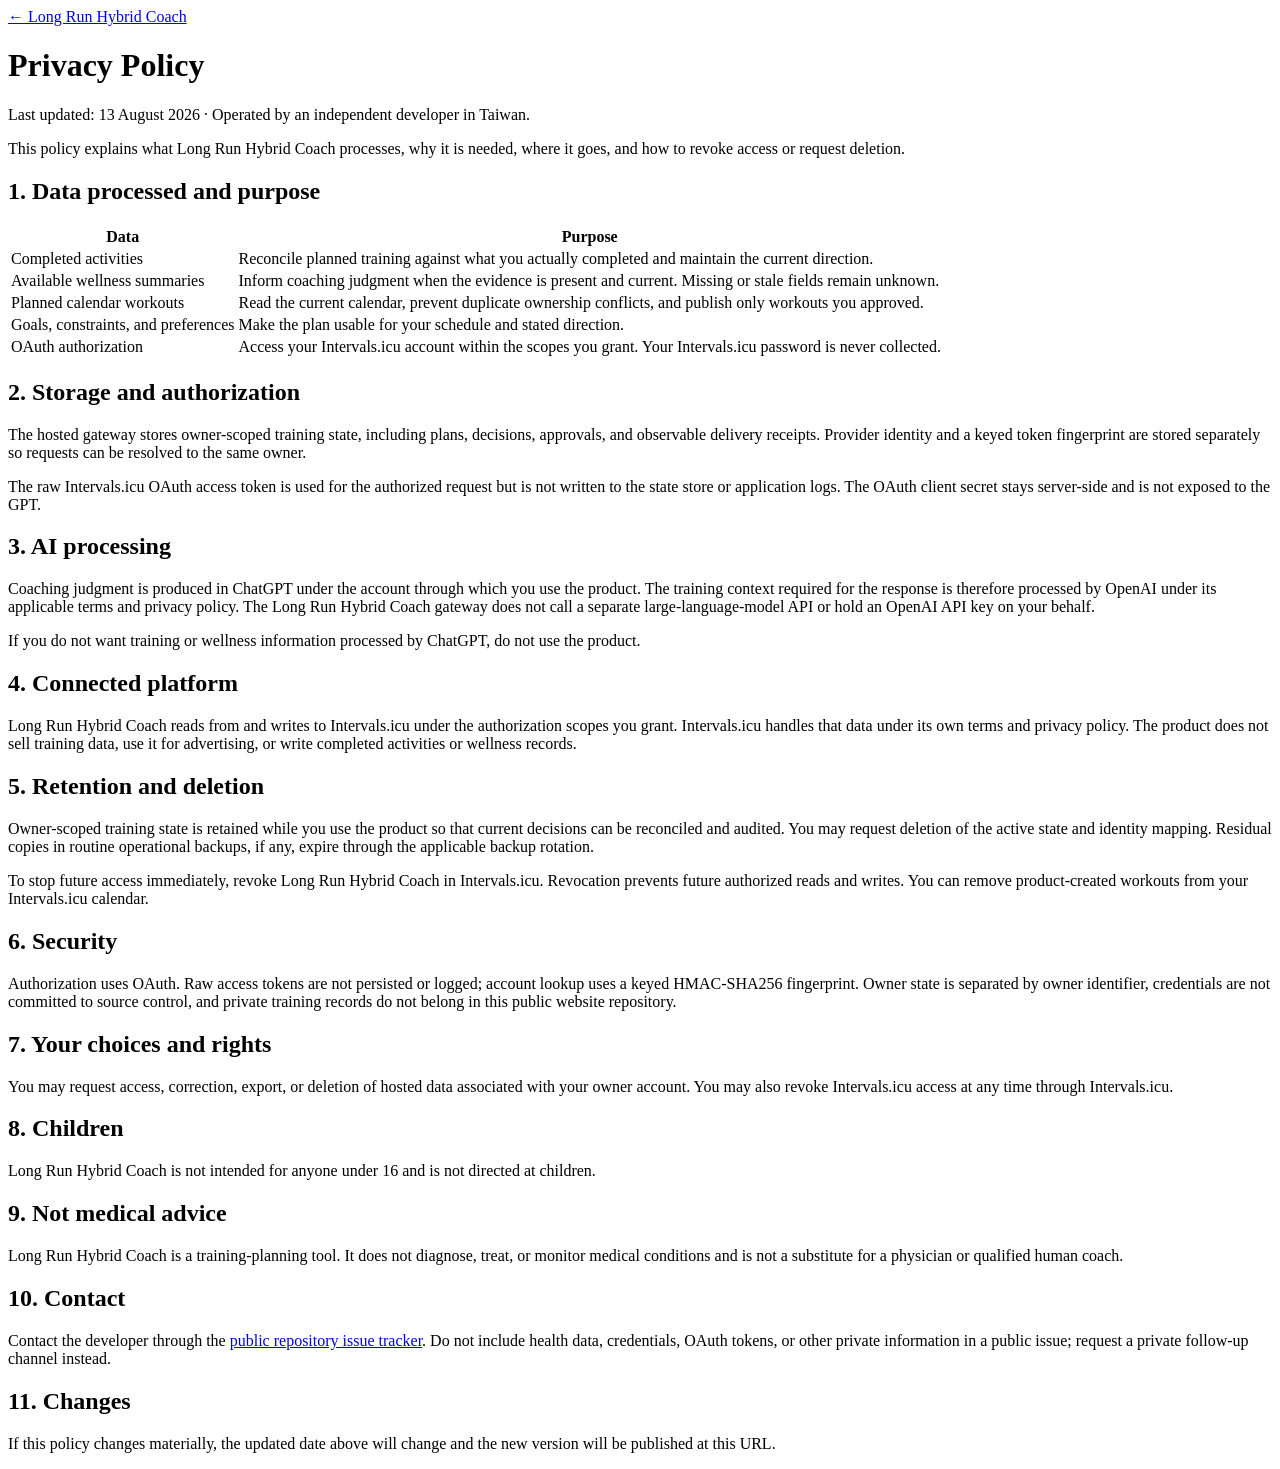
==== docs/privacy.html @ 422a74e4 "Add public site docs/privacy.html" ====
<!doctype html>
<html lang="en">
<head>
  <meta charset="utf-8">
  <meta name="viewport" content="width=device-width, initial-scale=1">
  <title>Privacy Policy — Long Run Hybrid Coach</title>
  <meta name="description" content="How Long Run Hybrid Coach handles training, wellness, authorization, and coaching data.">
  <link rel="stylesheet" href="assets/styles.css">
</head>
<body>
  <main class="legal">
    <a href="index.html">← Long Run Hybrid Coach</a>
    <header>
      <h1>Privacy Policy</h1>
      <p class="meta">Last updated: 13 August 2026 · Operated by an independent developer in Taiwan.</p>
    </header>

    <p>This policy explains what Long Run Hybrid Coach processes, why it is needed, where it goes, and how to revoke access or request deletion.</p>

    <h2>1. Data processed and purpose</h2>
    <table>
      <tr><th>Data</th><th>Purpose</th></tr>
      <tr><td>Completed activities</td><td>Reconcile planned training against what you actually completed and maintain the current direction.</td></tr>
      <tr><td>Available wellness summaries</td><td>Inform coaching judgment when the evidence is present and current. Missing or stale fields remain unknown.</td></tr>
      <tr><td>Planned calendar workouts</td><td>Read the current calendar, prevent duplicate ownership conflicts, and publish only workouts you approved.</td></tr>
      <tr><td>Goals, constraints, and preferences</td><td>Make the plan usable for your schedule and stated direction.</td></tr>
      <tr><td>OAuth authorization</td><td>Access your Intervals.icu account within the scopes you grant. Your Intervals.icu password is never collected.</td></tr>
    </table>

    <h2>2. Storage and authorization</h2>
    <p>The hosted gateway stores owner-scoped training state, including plans, decisions, approvals, and observable delivery receipts. Provider identity and a keyed token fingerprint are stored separately so requests can be resolved to the same owner.</p>
    <p>The raw Intervals.icu OAuth access token is used for the authorized request but is not written to the state store or application logs. The OAuth client secret stays server-side and is not exposed to the GPT.</p>

    <h2>3. AI processing</h2>
    <p>Coaching judgment is produced in ChatGPT under the account through which you use the product. The training context required for the response is therefore processed by OpenAI under its applicable terms and privacy policy. The Long Run Hybrid Coach gateway does not call a separate large-language-model API or hold an OpenAI API key on your behalf.</p>
    <p>If you do not want training or wellness information processed by ChatGPT, do not use the product.</p>

    <h2>4. Connected platform</h2>
    <p>Long Run Hybrid Coach reads from and writes to Intervals.icu under the authorization scopes you grant. Intervals.icu handles that data under its own terms and privacy policy. The product does not sell training data, use it for advertising, or write completed activities or wellness records.</p>

    <h2>5. Retention and deletion</h2>
    <p>Owner-scoped training state is retained while you use the product so that current decisions can be reconciled and audited. You may request deletion of the active state and identity mapping. Residual copies in routine operational backups, if any, expire through the applicable backup rotation.</p>
    <p>To stop future access immediately, revoke Long Run Hybrid Coach in Intervals.icu. Revocation prevents future authorized reads and writes. You can remove product-created workouts from your Intervals.icu calendar.</p>

    <h2>6. Security</h2>
    <p>Authorization uses OAuth. Raw access tokens are not persisted or logged; account lookup uses a keyed HMAC-SHA256 fingerprint. Owner state is separated by owner identifier, credentials are not committed to source control, and private training records do not belong in this public website repository.</p>

    <h2>7. Your choices and rights</h2>
    <p>You may request access, correction, export, or deletion of hosted data associated with your owner account. You may also revoke Intervals.icu access at any time through Intervals.icu.</p>

    <h2>8. Children</h2>
    <p>Long Run Hybrid Coach is not intended for anyone under 16 and is not directed at children.</p>

    <h2>9. Not medical advice</h2>
    <p>Long Run Hybrid Coach is a training-planning tool. It does not diagnose, treat, or monitor medical conditions and is not a substitute for a physician or qualified human coach.</p>

    <h2>10. Contact</h2>
    <p>Contact the developer through the <a href="https://github.com/atomchung/long-run-hybrid-coach/issues">public repository issue tracker</a>. Do not include health data, credentials, OAuth tokens, or other private information in a public issue; request a private follow-up channel instead.</p>

    <h2>11. Changes</h2>
    <p>If this policy changes materially, the updated date above will change and the new version will be published at this URL.</p>
  </main>
</body>
</html>
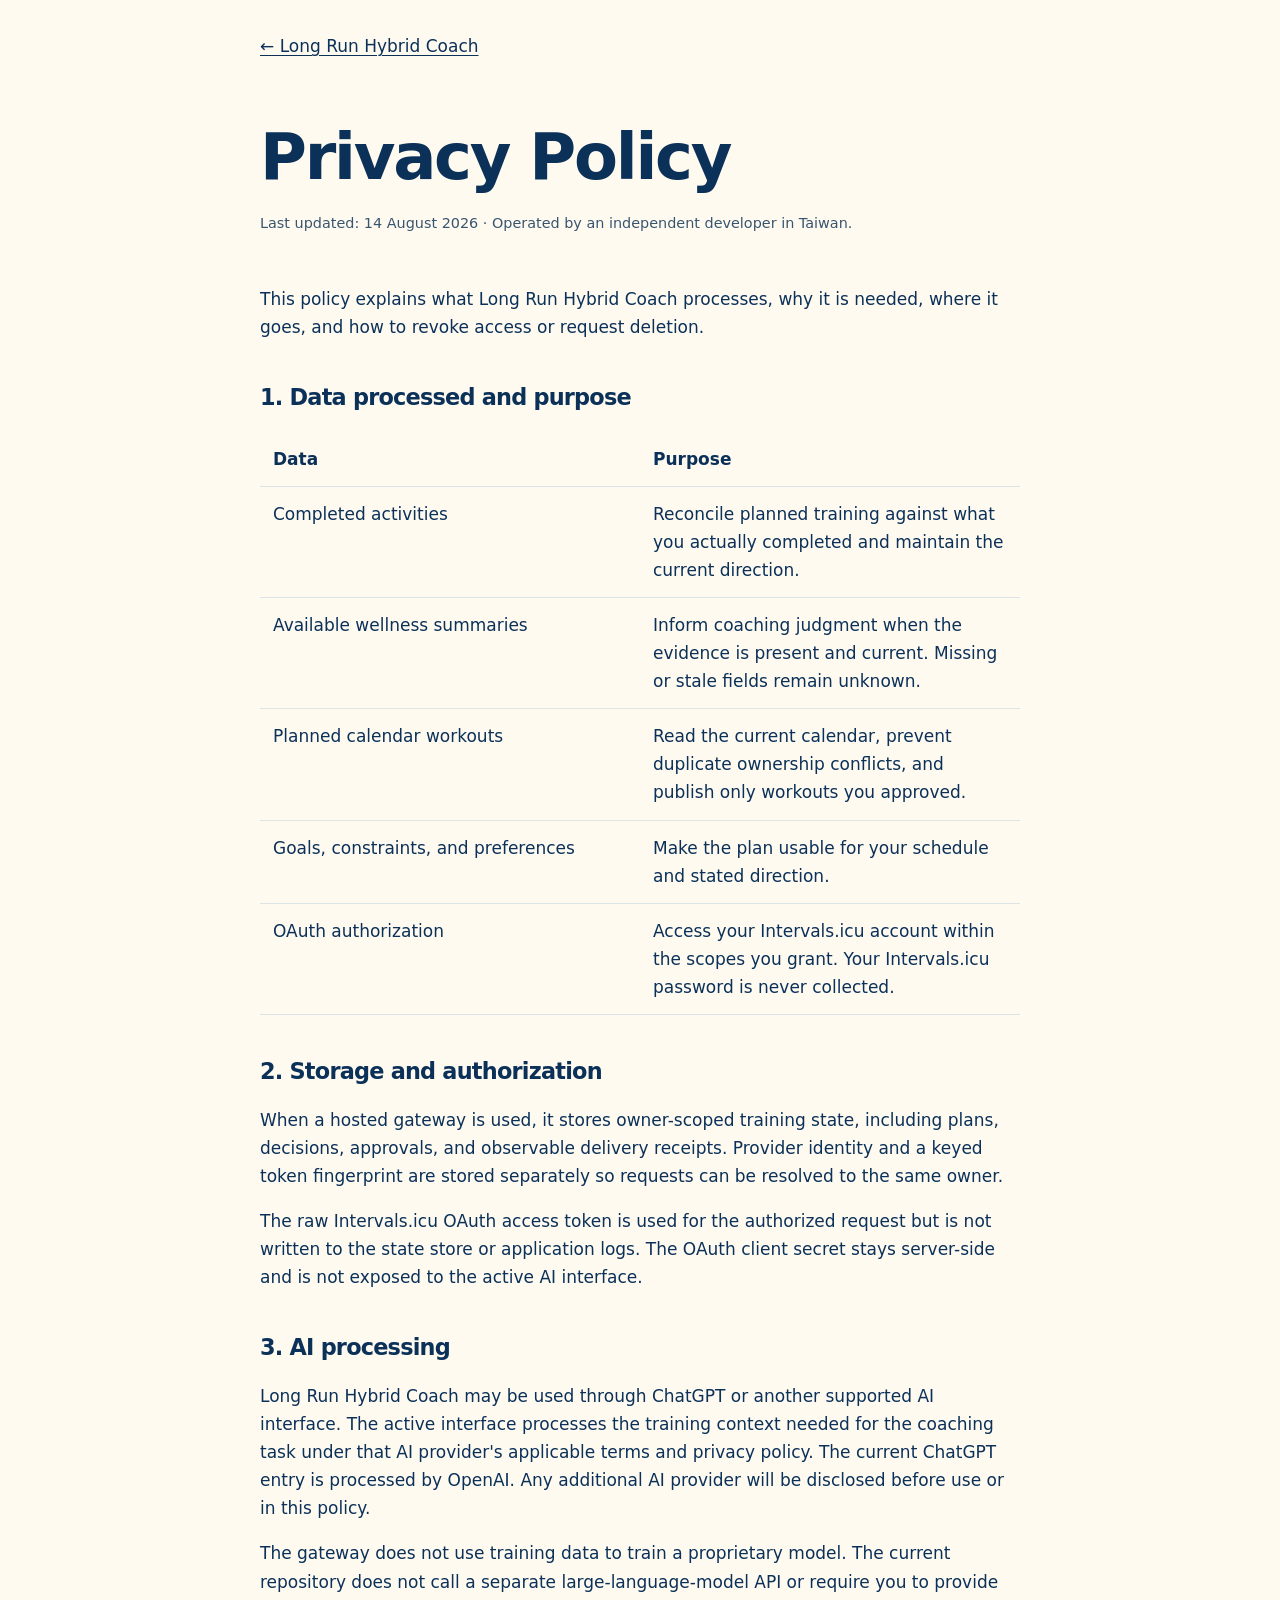
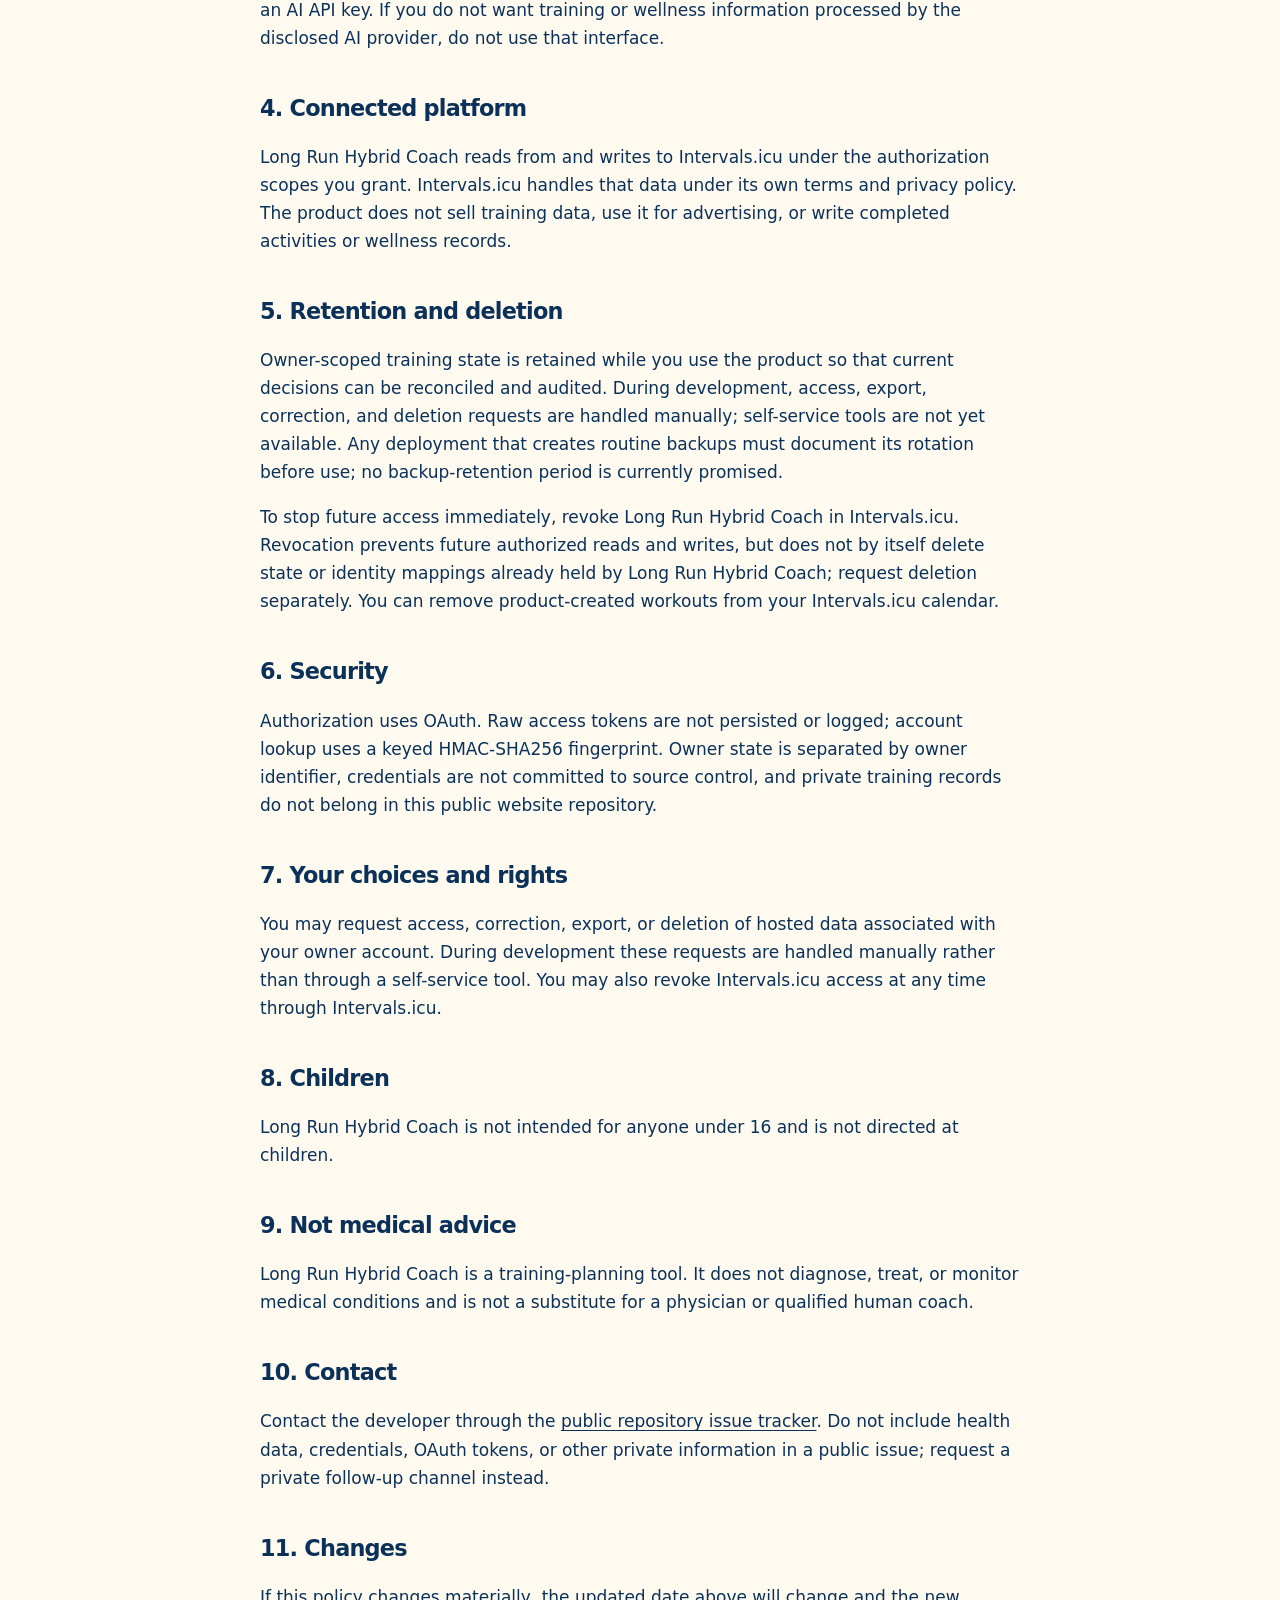
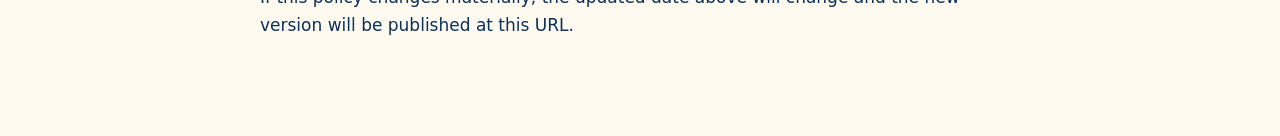
==== commit 2e4e3724: "Generalize AI processing and clarify data lifecycle gaps" ====
--- a/docs/privacy.html
+++ b/docs/privacy.html
@@ -12,7 +12,7 @@
     <a href="index.html">← Long Run Hybrid Coach</a>
     <header>
       <h1>Privacy Policy</h1>
-      <p class="meta">Last updated: 13 August 2026 · Operated by an independent developer in Taiwan.</p>
+      <p class="meta">Last updated: 14 August 2026 · Operated by an independent developer in Taiwan.</p>
     </header>
 
     <p>This policy explains what Long Run Hybrid Coach processes, why it is needed, where it goes, and how to revoke access or request deletion.</p>
@@ -28,25 +28,25 @@
     </table>
 
     <h2>2. Storage and authorization</h2>
-    <p>The hosted gateway stores owner-scoped training state, including plans, decisions, approvals, and observable delivery receipts. Provider identity and a keyed token fingerprint are stored separately so requests can be resolved to the same owner.</p>
-    <p>The raw Intervals.icu OAuth access token is used for the authorized request but is not written to the state store or application logs. The OAuth client secret stays server-side and is not exposed to the GPT.</p>
+    <p>When a hosted gateway is used, it stores owner-scoped training state, including plans, decisions, approvals, and observable delivery receipts. Provider identity and a keyed token fingerprint are stored separately so requests can be resolved to the same owner.</p>
+    <p>The raw Intervals.icu OAuth access token is used for the authorized request but is not written to the state store or application logs. The OAuth client secret stays server-side and is not exposed to the active AI interface.</p>
 
     <h2>3. AI processing</h2>
-    <p>Coaching judgment is produced in ChatGPT under the account through which you use the product. The training context required for the response is therefore processed by OpenAI under its applicable terms and privacy policy. The Long Run Hybrid Coach gateway does not call a separate large-language-model API or hold an OpenAI API key on your behalf.</p>
-    <p>If you do not want training or wellness information processed by ChatGPT, do not use the product.</p>
+    <p>Long Run Hybrid Coach may be used through ChatGPT or another supported AI interface. The active interface processes the training context needed for the coaching task under that AI provider's applicable terms and privacy policy. The current ChatGPT entry is processed by OpenAI. Any additional AI provider will be disclosed before use or in this policy.</p>
+    <p>The gateway does not use training data to train a proprietary model. The current repository does not call a separate large-language-model API or require you to provide an AI API key. If you do not want training or wellness information processed by the disclosed AI provider, do not use that interface.</p>
 
     <h2>4. Connected platform</h2>
     <p>Long Run Hybrid Coach reads from and writes to Intervals.icu under the authorization scopes you grant. Intervals.icu handles that data under its own terms and privacy policy. The product does not sell training data, use it for advertising, or write completed activities or wellness records.</p>
 
     <h2>5. Retention and deletion</h2>
-    <p>Owner-scoped training state is retained while you use the product so that current decisions can be reconciled and audited. You may request deletion of the active state and identity mapping. Residual copies in routine operational backups, if any, expire through the applicable backup rotation.</p>
-    <p>To stop future access immediately, revoke Long Run Hybrid Coach in Intervals.icu. Revocation prevents future authorized reads and writes. You can remove product-created workouts from your Intervals.icu calendar.</p>
+    <p>Owner-scoped training state is retained while you use the product so that current decisions can be reconciled and audited. During development, access, export, correction, and deletion requests are handled manually; self-service tools are not yet available. Any deployment that creates routine backups must document its rotation before use; no backup-retention period is currently promised.</p>
+    <p>To stop future access immediately, revoke Long Run Hybrid Coach in Intervals.icu. Revocation prevents future authorized reads and writes, but does not by itself delete state or identity mappings already held by Long Run Hybrid Coach; request deletion separately. You can remove product-created workouts from your Intervals.icu calendar.</p>
 
     <h2>6. Security</h2>
     <p>Authorization uses OAuth. Raw access tokens are not persisted or logged; account lookup uses a keyed HMAC-SHA256 fingerprint. Owner state is separated by owner identifier, credentials are not committed to source control, and private training records do not belong in this public website repository.</p>
 
     <h2>7. Your choices and rights</h2>
-    <p>You may request access, correction, export, or deletion of hosted data associated with your owner account. You may also revoke Intervals.icu access at any time through Intervals.icu.</p>
+    <p>You may request access, correction, export, or deletion of hosted data associated with your owner account. During development these requests are handled manually rather than through a self-service tool. You may also revoke Intervals.icu access at any time through Intervals.icu.</p>
 
     <h2>8. Children</h2>
     <p>Long Run Hybrid Coach is not intended for anyone under 16 and is not directed at children.</p>
--- a/docs/assets/styles.css
+++ b/docs/assets/styles.css
@@ -0,0 +1,170 @@
+:root {
+  --ink: #0b3159;
+  --ink-soft: #38556f;
+  --aqua: #67d5cf;
+  --coral: #ff6455;
+  --banana: #ffd52f;
+  --cream: #fffaf0;
+  --paper: #ffffff;
+  --line: #dbe5e8;
+  --panel: #f4fbfa;
+}
+
+* { box-sizing: border-box; }
+
+html { scroll-behavior: smooth; }
+
+body {
+  margin: 0;
+  color: var(--ink);
+  background: var(--cream);
+  font: 17px/1.65 ui-rounded, "Arial Rounded MT Bold", Inter, ui-sans-serif,
+    system-ui, -apple-system, BlinkMacSystemFont, "Segoe UI", sans-serif;
+}
+
+a { color: var(--ink); text-underline-offset: 3px; }
+a:hover { color: #14588d; }
+
+.wrap { width: min(1080px, calc(100% - 40px)); margin: 0 auto; }
+
+.site-nav {
+  display: flex;
+  align-items: center;
+  justify-content: space-between;
+  gap: 24px;
+  padding: 22px 0;
+}
+
+.brand { font-weight: 900; text-decoration: none; letter-spacing: -0.02em; }
+.nav-links { display: flex; flex-wrap: wrap; gap: 18px; font-size: 0.92rem; }
+
+.hero {
+  display: grid;
+  grid-template-columns: minmax(0, 0.9fr) minmax(320px, 1.1fr);
+  align-items: center;
+  gap: clamp(28px, 6vw, 72px);
+  padding: 54px 0 80px;
+}
+
+.hero-logo {
+  width: min(100%, 520px);
+  aspect-ratio: 1;
+  object-fit: contain;
+  border-radius: 30px;
+}
+
+.eyebrow {
+  display: inline-flex;
+  padding: 6px 12px;
+  border-radius: 999px;
+  color: var(--ink);
+  background: var(--aqua);
+  font-size: 0.78rem;
+  font-weight: 900;
+  letter-spacing: 0.06em;
+  text-transform: uppercase;
+}
+
+h1, h2, h3 { line-height: 1.12; letter-spacing: -0.035em; }
+h1 { margin: 18px 0; font-size: clamp(2.6rem, 6vw, 5.4rem); }
+h2 { margin: 0 0 22px; font-size: clamp(1.8rem, 4vw, 3.1rem); }
+h3 { margin: 0 0 10px; font-size: 1.18rem; }
+
+.lede { max-width: 620px; color: var(--ink-soft); font-size: 1.18rem; }
+.actions { display: flex; flex-wrap: wrap; gap: 12px; margin-top: 28px; }
+
+.button {
+  display: inline-flex;
+  align-items: center;
+  justify-content: center;
+  min-height: 46px;
+  padding: 0 18px;
+  border: 2px solid var(--ink);
+  border-radius: 14px;
+  color: var(--paper);
+  background: var(--ink);
+  font-weight: 900;
+  text-decoration: none;
+}
+
+.button.secondary { color: var(--ink); background: transparent; }
+
+section { padding: 72px 0; border-top: 1px solid var(--line); }
+.section-copy { max-width: 760px; color: var(--ink-soft); }
+
+.grid {
+  display: grid;
+  grid-template-columns: repeat(3, minmax(0, 1fr));
+  gap: 18px;
+  margin-top: 30px;
+}
+
+.card {
+  min-height: 210px;
+  padding: 24px;
+  border: 1px solid var(--line);
+  border-radius: 20px;
+  background: var(--paper);
+}
+
+.card-mark {
+  display: grid;
+  place-items: center;
+  width: 38px;
+  height: 38px;
+  margin-bottom: 20px;
+  border-radius: 12px;
+  background: var(--banana);
+  font-weight: 900;
+}
+
+.steps { counter-reset: steps; display: grid; gap: 18px; margin-top: 32px; }
+.step {
+  position: relative;
+  padding: 22px 24px 22px 74px;
+  border-radius: 18px;
+  background: var(--panel);
+}
+.step::before {
+  counter-increment: steps;
+  content: counter(steps);
+  position: absolute;
+  left: 22px;
+  top: 20px;
+  display: grid;
+  place-items: center;
+  width: 34px;
+  height: 34px;
+  border-radius: 50%;
+  color: var(--paper);
+  background: var(--coral);
+  font-weight: 900;
+}
+
+.notice {
+  padding: 24px;
+  border-left: 6px solid var(--coral);
+  border-radius: 12px;
+  background: var(--paper);
+}
+
+.legal { width: min(760px, calc(100% - 40px)); margin: 0 auto; padding: 32px 0 80px; }
+.legal header { padding: 44px 0 18px; }
+.legal h1 { font-size: clamp(2.3rem, 6vw, 4rem); }
+.legal h2 { margin-top: 44px; font-size: 1.4rem; }
+.legal table { width: 100%; border-collapse: collapse; }
+.legal th, .legal td { padding: 13px; border-bottom: 1px solid var(--line); text-align: left; vertical-align: top; }
+.legal th { width: 32%; }
+.meta, .fine { color: var(--ink-soft); font-size: 0.9rem; }
+
+footer { padding: 34px 0 56px; border-top: 1px solid var(--line); color: var(--ink-soft); }
+.footer-row { display: flex; justify-content: space-between; flex-wrap: wrap; gap: 20px; }
+
+@media (max-width: 780px) {
+  .hero { grid-template-columns: 1fr; padding-top: 28px; }
+  .hero-art { order: -1; text-align: center; }
+  .hero-logo { width: min(84vw, 430px); }
+  .grid { grid-template-columns: 1fr; }
+  .site-nav { align-items: flex-start; }
+}
+
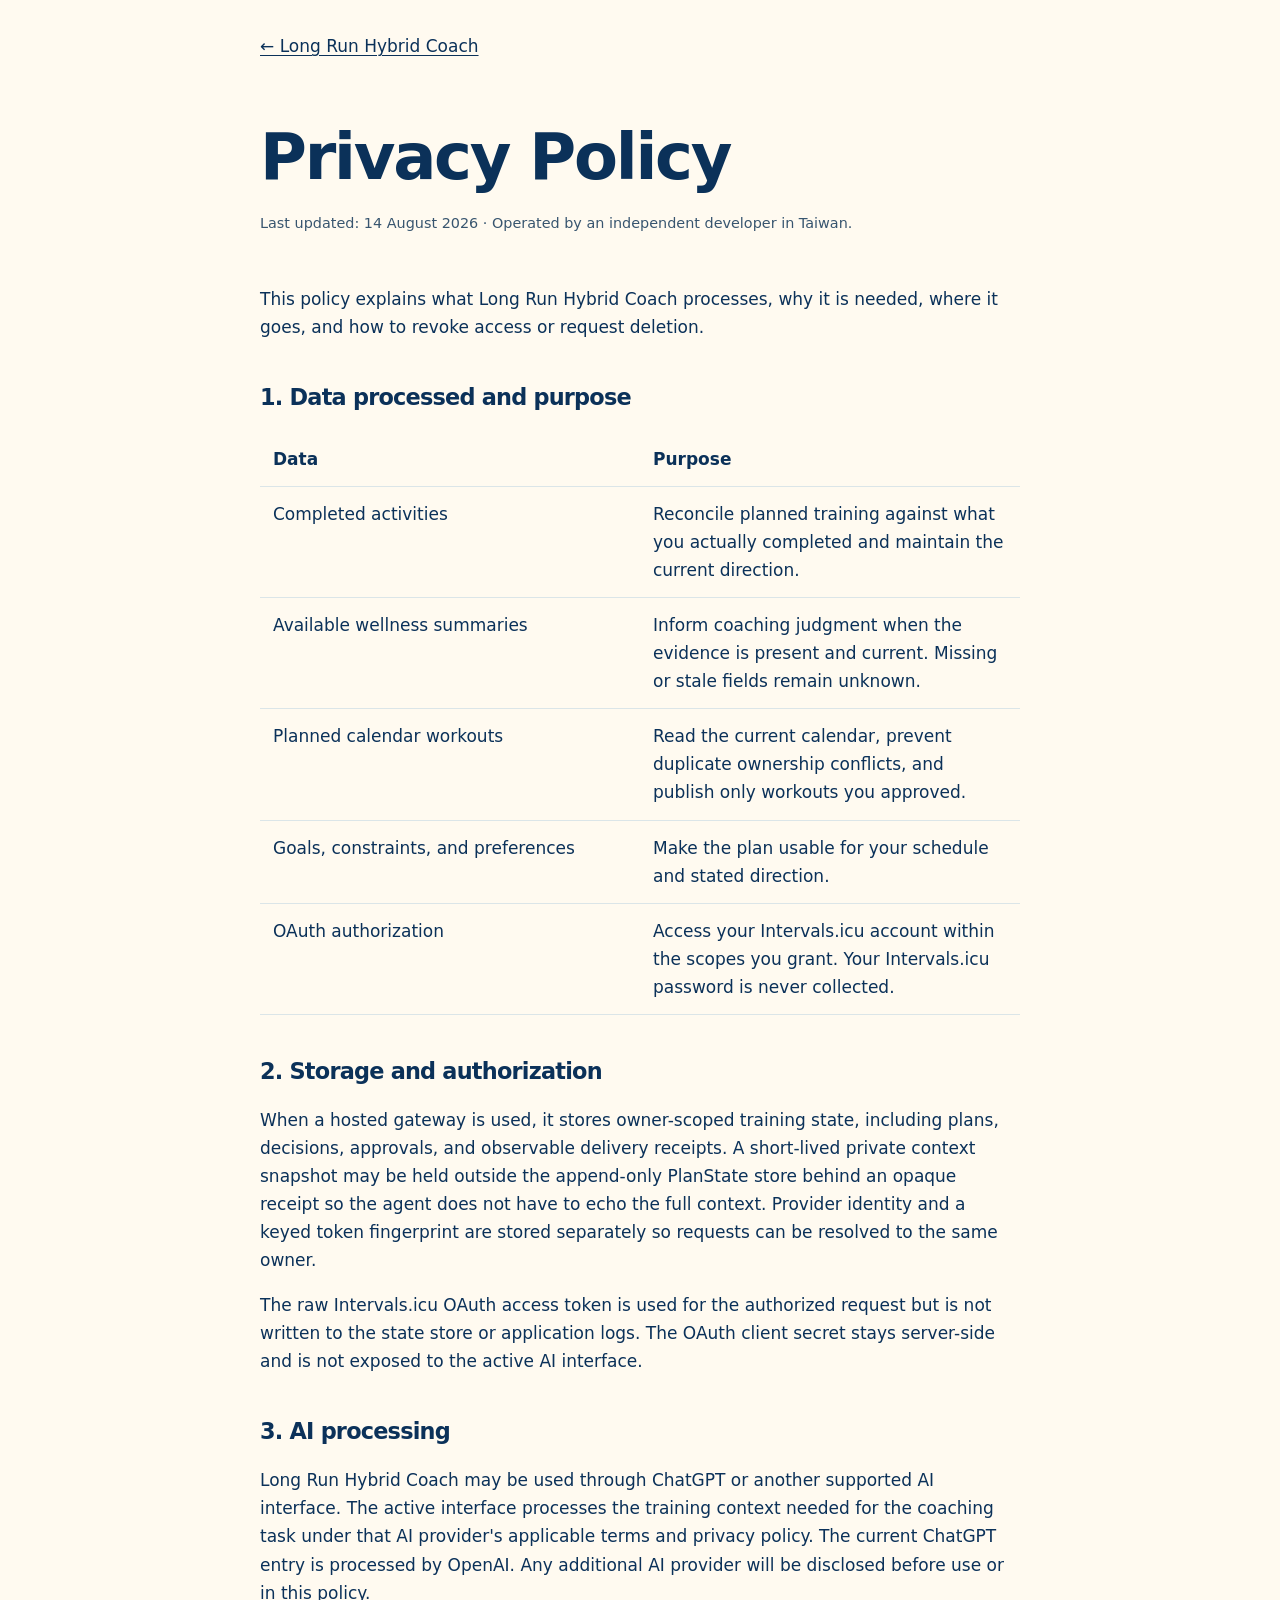
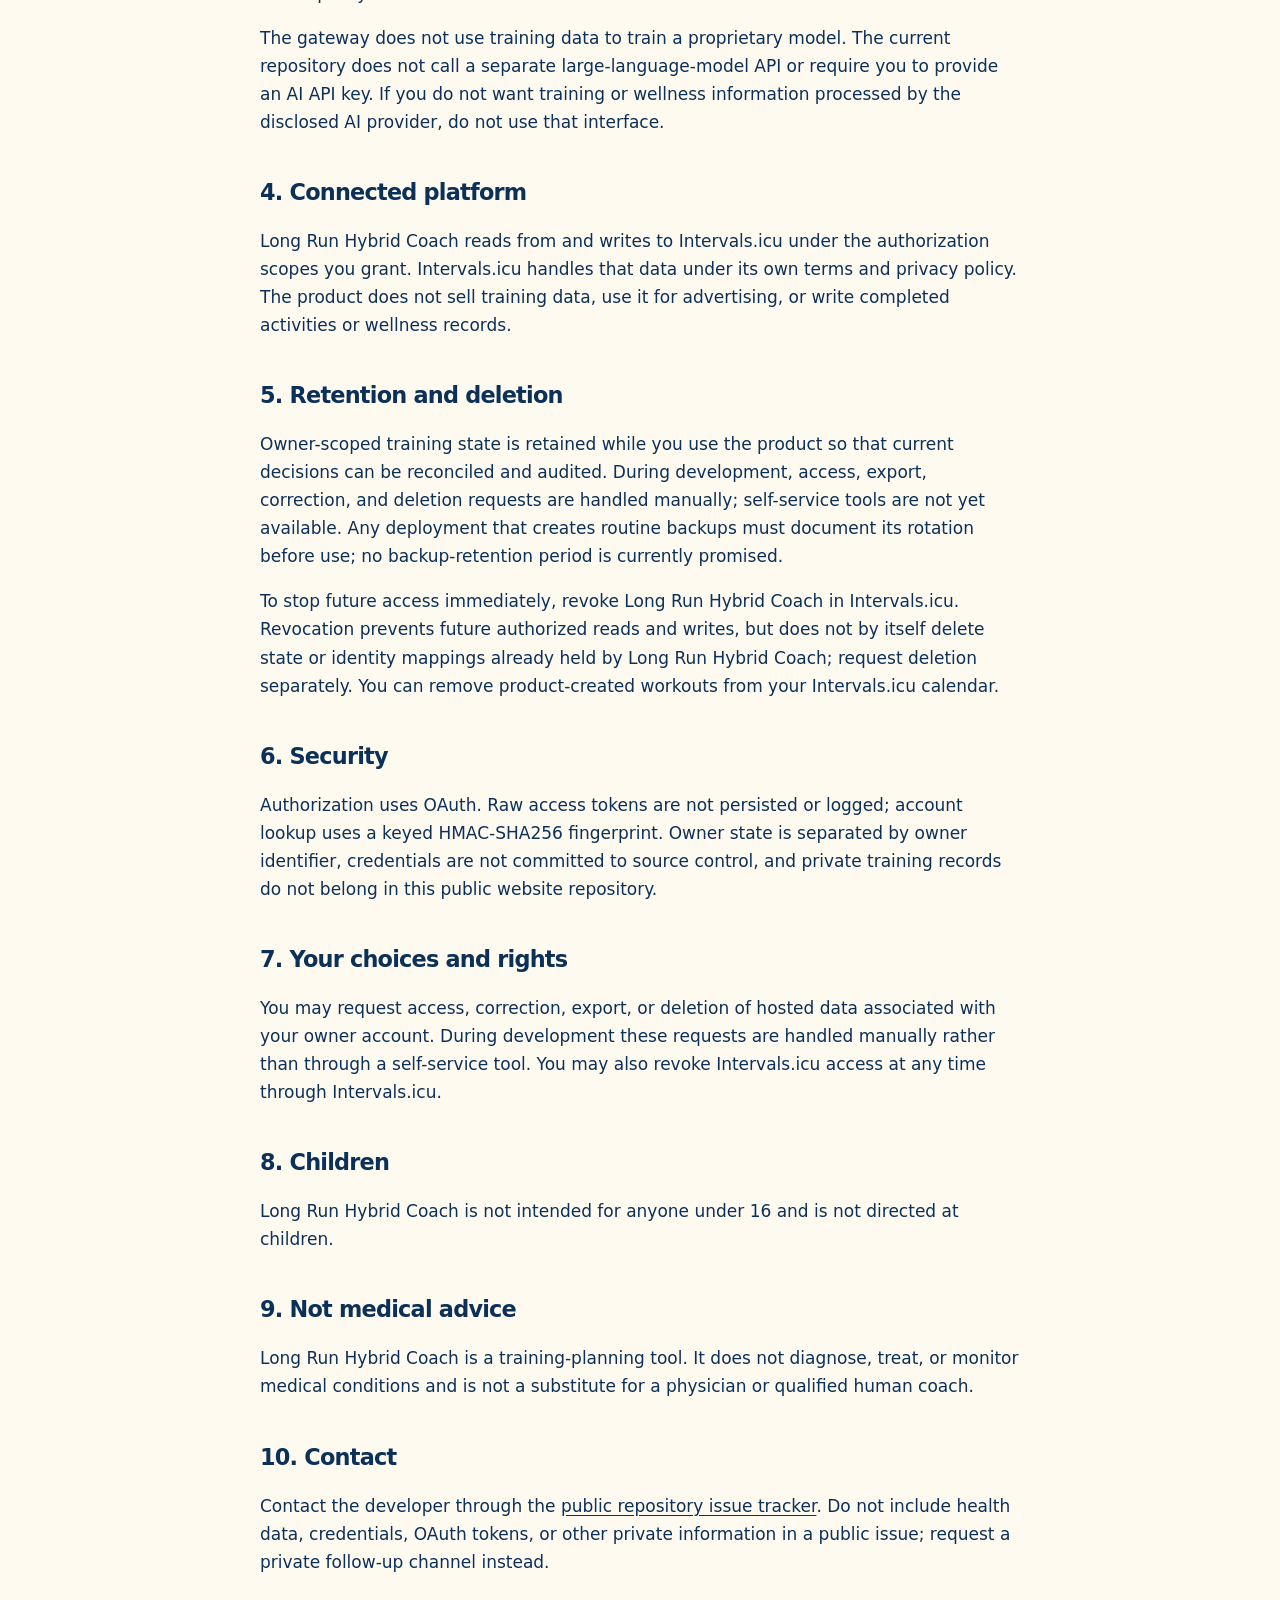
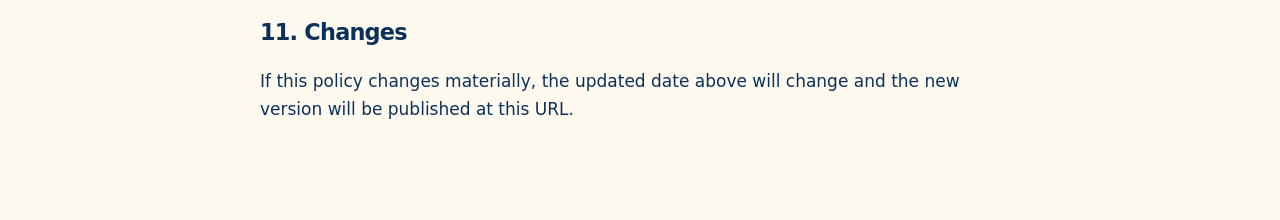
==== commit 7a75760c: "Decouple Custom GPT context transport from gateway" ====
--- a/docs/privacy.html
+++ b/docs/privacy.html
@@ -28,7 +28,7 @@
     </table>
 
     <h2>2. Storage and authorization</h2>
-    <p>When a hosted gateway is used, it stores owner-scoped training state, including plans, decisions, approvals, and observable delivery receipts. Provider identity and a keyed token fingerprint are stored separately so requests can be resolved to the same owner.</p>
+    <p>When a hosted gateway is used, it stores owner-scoped training state, including plans, decisions, approvals, and observable delivery receipts. A short-lived private context snapshot may be held outside the append-only PlanState store behind an opaque receipt so the agent does not have to echo the full context. Provider identity and a keyed token fingerprint are stored separately so requests can be resolved to the same owner.</p>
     <p>The raw Intervals.icu OAuth access token is used for the authorized request but is not written to the state store or application logs. The OAuth client secret stays server-side and is not exposed to the active AI interface.</p>
 
     <h2>3. AI processing</h2>
@@ -62,4 +62,3 @@
   </main>
 </body>
 </html>
-
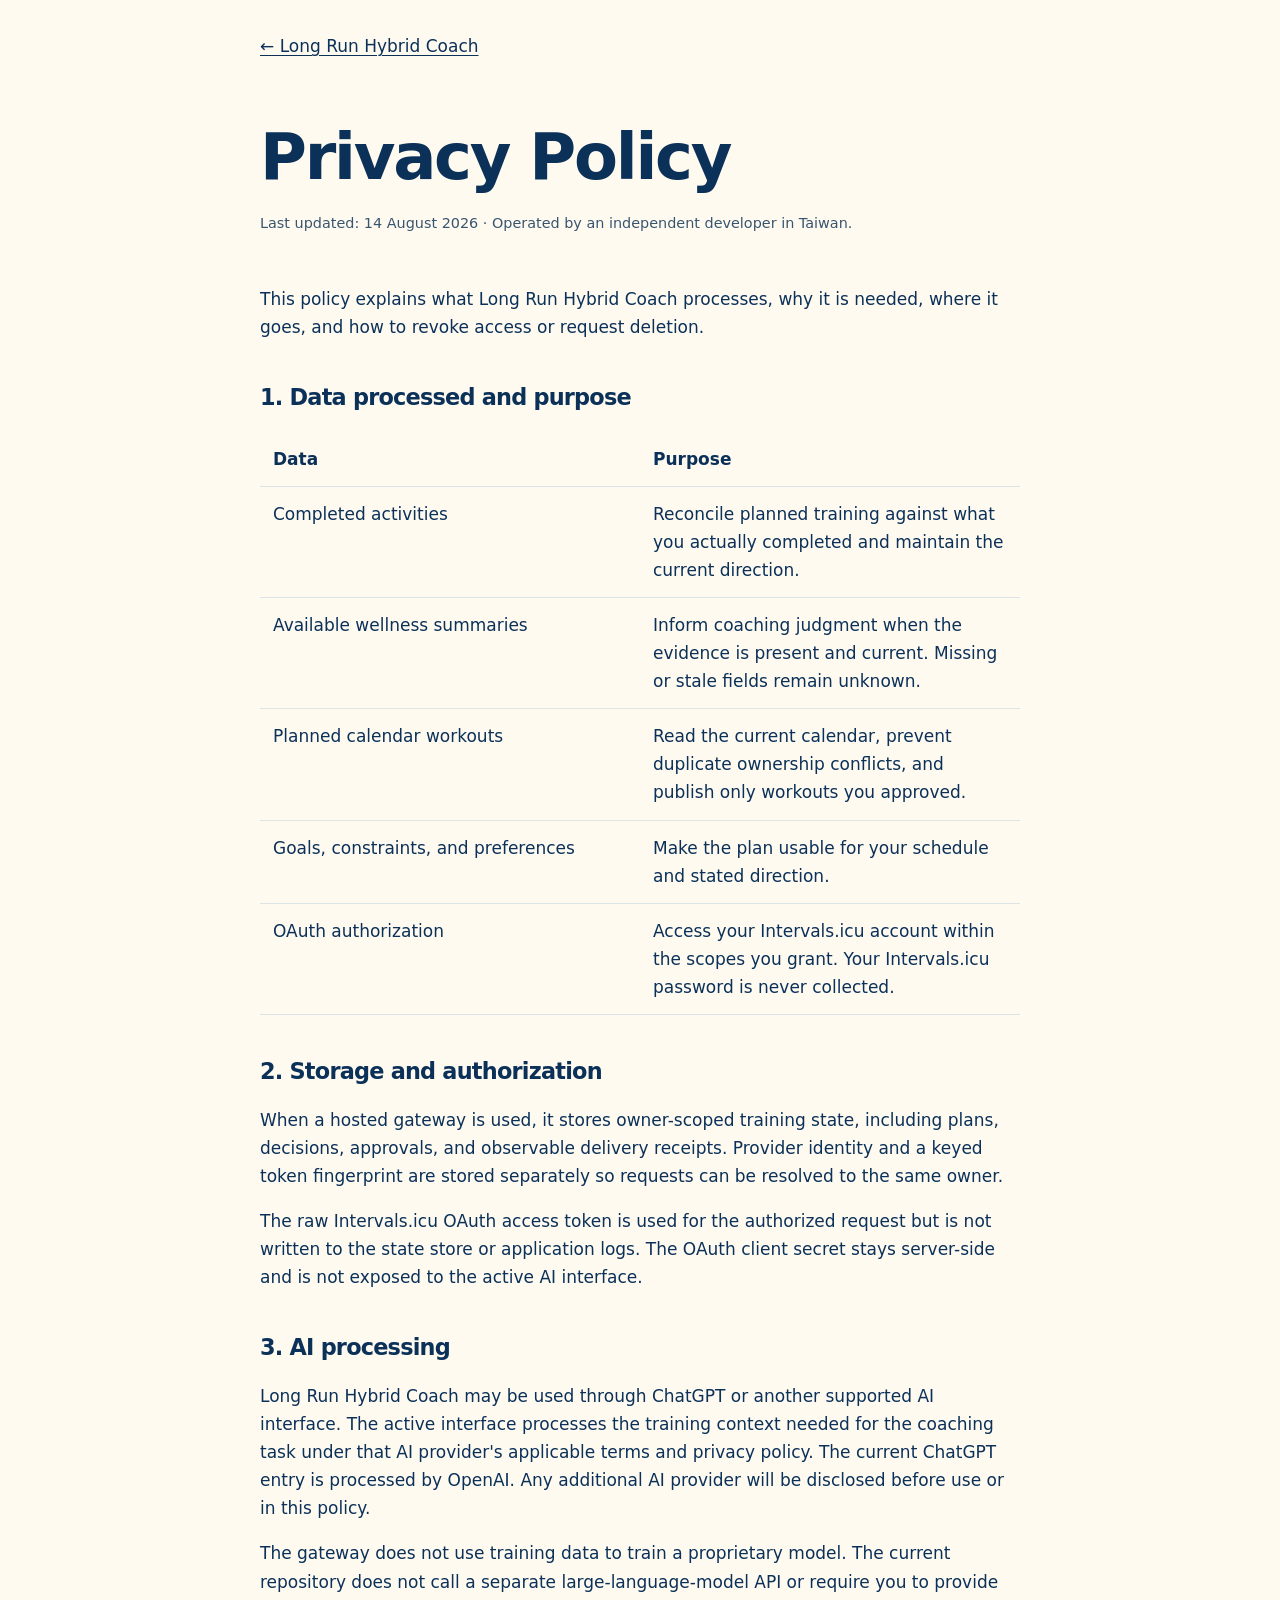
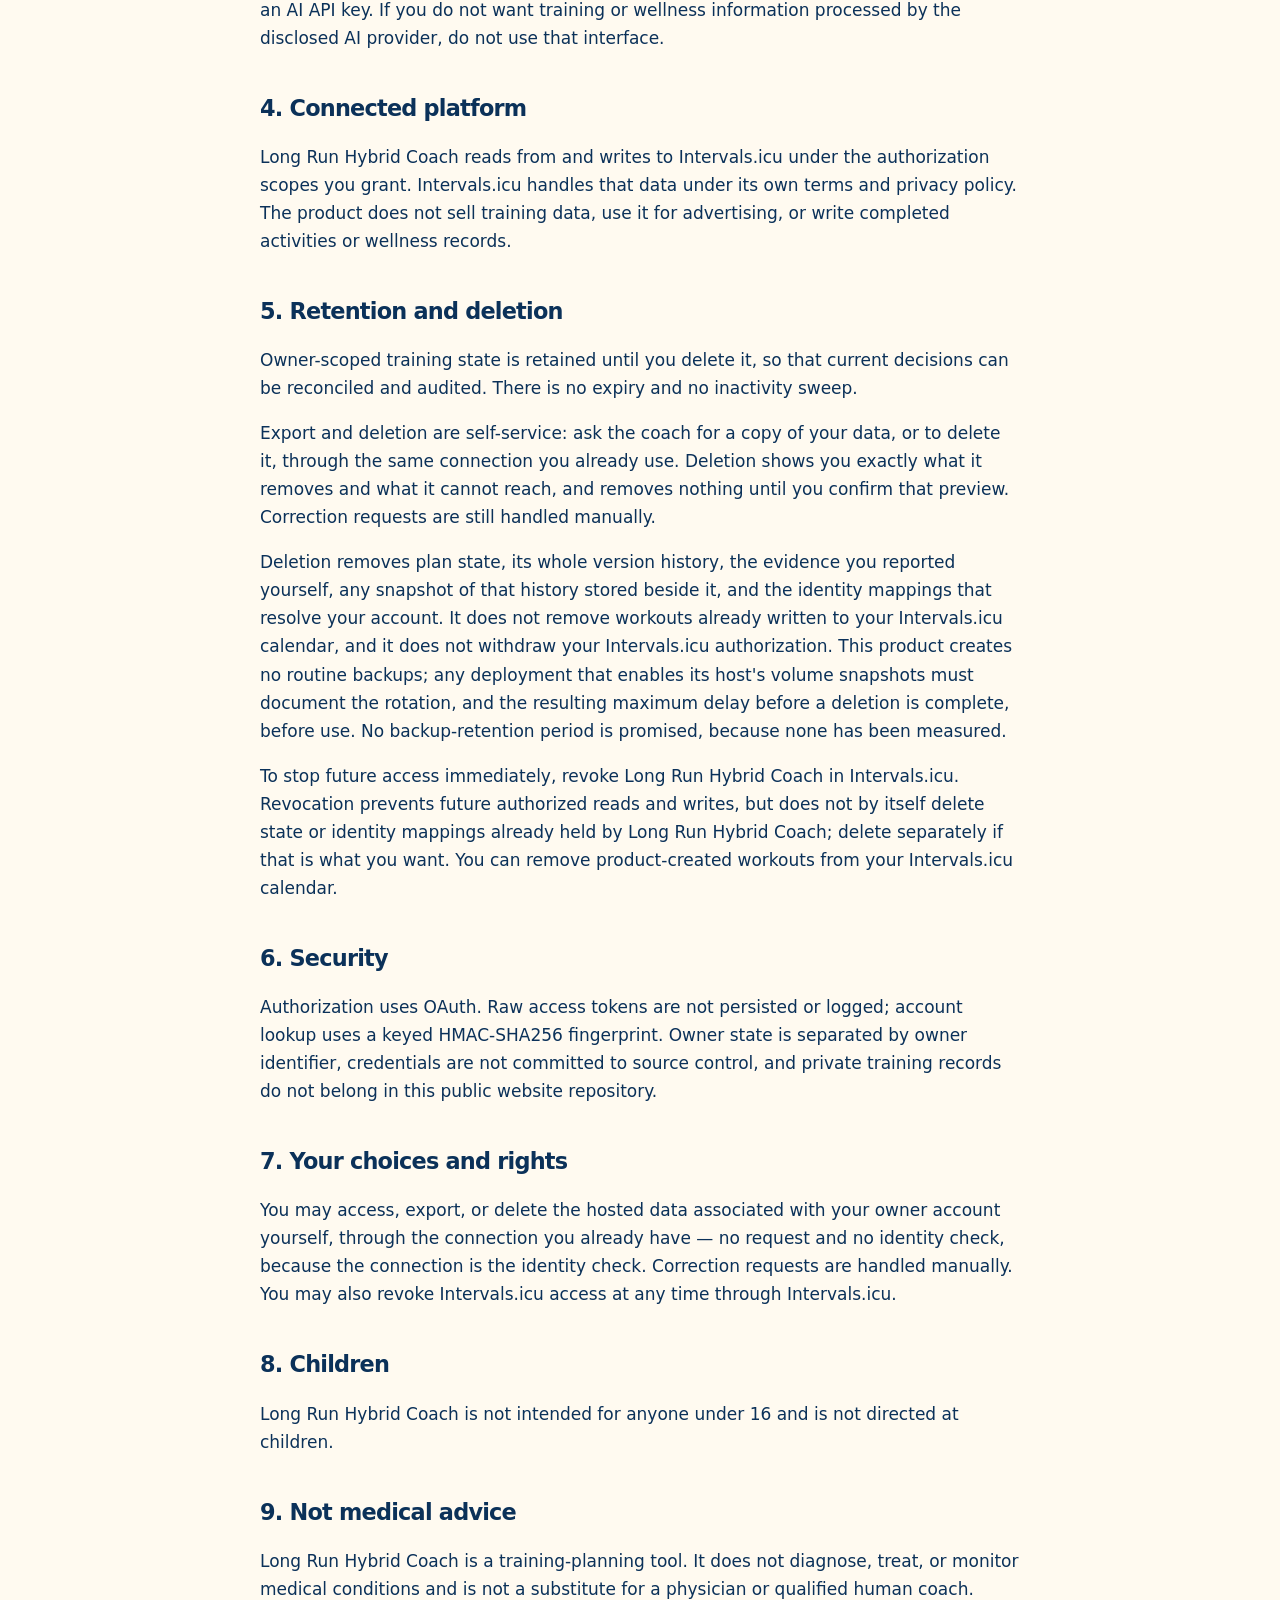
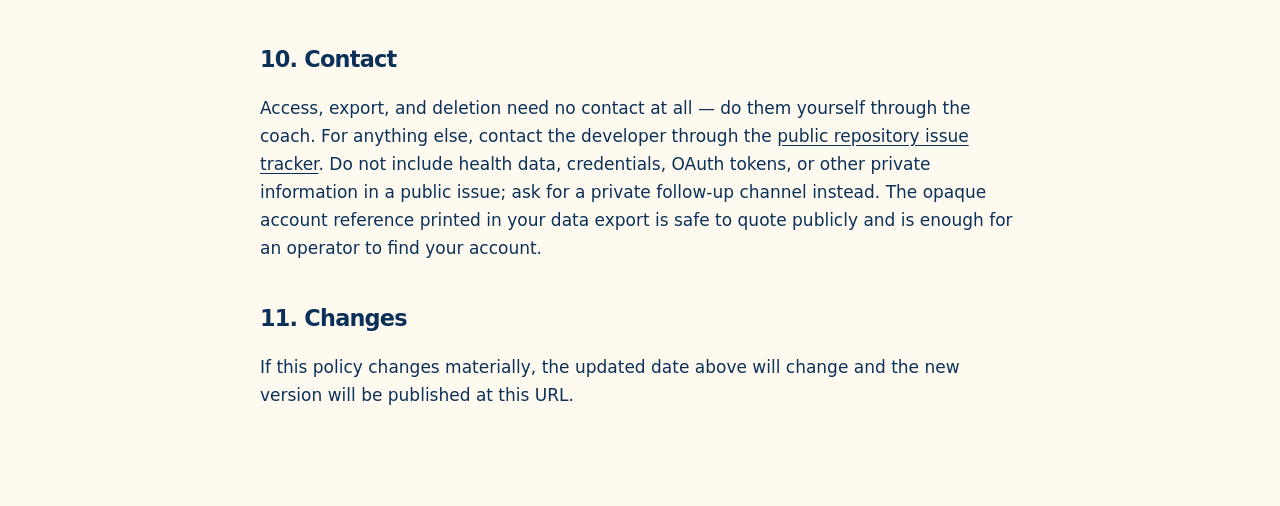
==== commit 4937d656: "Let an athlete read and erase their own account, and make a revocation bite Export and deletion were" ====
--- a/docs/privacy.html
+++ b/docs/privacy.html
@@ -28,7 +28,7 @@
     </table>
 
     <h2>2. Storage and authorization</h2>
-    <p>When a hosted gateway is used, it stores owner-scoped training state, including plans, decisions, approvals, and observable delivery receipts. A short-lived private context snapshot may be held outside the append-only PlanState store behind an opaque receipt so the agent does not have to echo the full context. Provider identity and a keyed token fingerprint are stored separately so requests can be resolved to the same owner.</p>
+    <p>When a hosted gateway is used, it stores owner-scoped training state, including plans, decisions, approvals, and observable delivery receipts. Provider identity and a keyed token fingerprint are stored separately so requests can be resolved to the same owner.</p>
     <p>The raw Intervals.icu OAuth access token is used for the authorized request but is not written to the state store or application logs. The OAuth client secret stays server-side and is not exposed to the active AI interface.</p>
 
     <h2>3. AI processing</h2>
@@ -39,14 +39,16 @@
     <p>Long Run Hybrid Coach reads from and writes to Intervals.icu under the authorization scopes you grant. Intervals.icu handles that data under its own terms and privacy policy. The product does not sell training data, use it for advertising, or write completed activities or wellness records.</p>
 
     <h2>5. Retention and deletion</h2>
-    <p>Owner-scoped training state is retained while you use the product so that current decisions can be reconciled and audited. During development, access, export, correction, and deletion requests are handled manually; self-service tools are not yet available. Any deployment that creates routine backups must document its rotation before use; no backup-retention period is currently promised.</p>
-    <p>To stop future access immediately, revoke Long Run Hybrid Coach in Intervals.icu. Revocation prevents future authorized reads and writes, but does not by itself delete state or identity mappings already held by Long Run Hybrid Coach; request deletion separately. You can remove product-created workouts from your Intervals.icu calendar.</p>
+    <p>Owner-scoped training state is retained until you delete it, so that current decisions can be reconciled and audited. There is no expiry and no inactivity sweep.</p>
+    <p>Export and deletion are self-service: ask the coach for a copy of your data, or to delete it, through the same connection you already use. Deletion shows you exactly what it removes and what it cannot reach, and removes nothing until you confirm that preview. Correction requests are still handled manually.</p>
+    <p>Deletion removes plan state, its whole version history, the evidence you reported yourself, any snapshot of that history stored beside it, and the identity mappings that resolve your account. It does not remove workouts already written to your Intervals.icu calendar, and it does not withdraw your Intervals.icu authorization. This product creates no routine backups; any deployment that enables its host's volume snapshots must document the rotation, and the resulting maximum delay before a deletion is complete, before use. No backup-retention period is promised, because none has been measured.</p>
+    <p>To stop future access immediately, revoke Long Run Hybrid Coach in Intervals.icu. Revocation prevents future authorized reads and writes, but does not by itself delete state or identity mappings already held by Long Run Hybrid Coach; delete separately if that is what you want. You can remove product-created workouts from your Intervals.icu calendar.</p>
 
     <h2>6. Security</h2>
     <p>Authorization uses OAuth. Raw access tokens are not persisted or logged; account lookup uses a keyed HMAC-SHA256 fingerprint. Owner state is separated by owner identifier, credentials are not committed to source control, and private training records do not belong in this public website repository.</p>
 
     <h2>7. Your choices and rights</h2>
-    <p>You may request access, correction, export, or deletion of hosted data associated with your owner account. During development these requests are handled manually rather than through a self-service tool. You may also revoke Intervals.icu access at any time through Intervals.icu.</p>
+    <p>You may access, export, or delete the hosted data associated with your owner account yourself, through the connection you already have — no request and no identity check, because the connection is the identity check. Correction requests are handled manually. You may also revoke Intervals.icu access at any time through Intervals.icu.</p>
 
     <h2>8. Children</h2>
     <p>Long Run Hybrid Coach is not intended for anyone under 16 and is not directed at children.</p>
@@ -55,10 +57,11 @@
     <p>Long Run Hybrid Coach is a training-planning tool. It does not diagnose, treat, or monitor medical conditions and is not a substitute for a physician or qualified human coach.</p>
 
     <h2>10. Contact</h2>
-    <p>Contact the developer through the <a href="https://github.com/atomchung/long-run-hybrid-coach/issues">public repository issue tracker</a>. Do not include health data, credentials, OAuth tokens, or other private information in a public issue; request a private follow-up channel instead.</p>
+    <p>Access, export, and deletion need no contact at all — do them yourself through the coach. For anything else, contact the developer through the <a href="https://github.com/atomchung/long-run-hybrid-coach/issues">public repository issue tracker</a>. Do not include health data, credentials, OAuth tokens, or other private information in a public issue; ask for a private follow-up channel instead. The opaque account reference printed in your data export is safe to quote publicly and is enough for an operator to find your account.</p>
 
     <h2>11. Changes</h2>
     <p>If this policy changes materially, the updated date above will change and the new version will be published at this URL.</p>
   </main>
 </body>
 </html>
+
